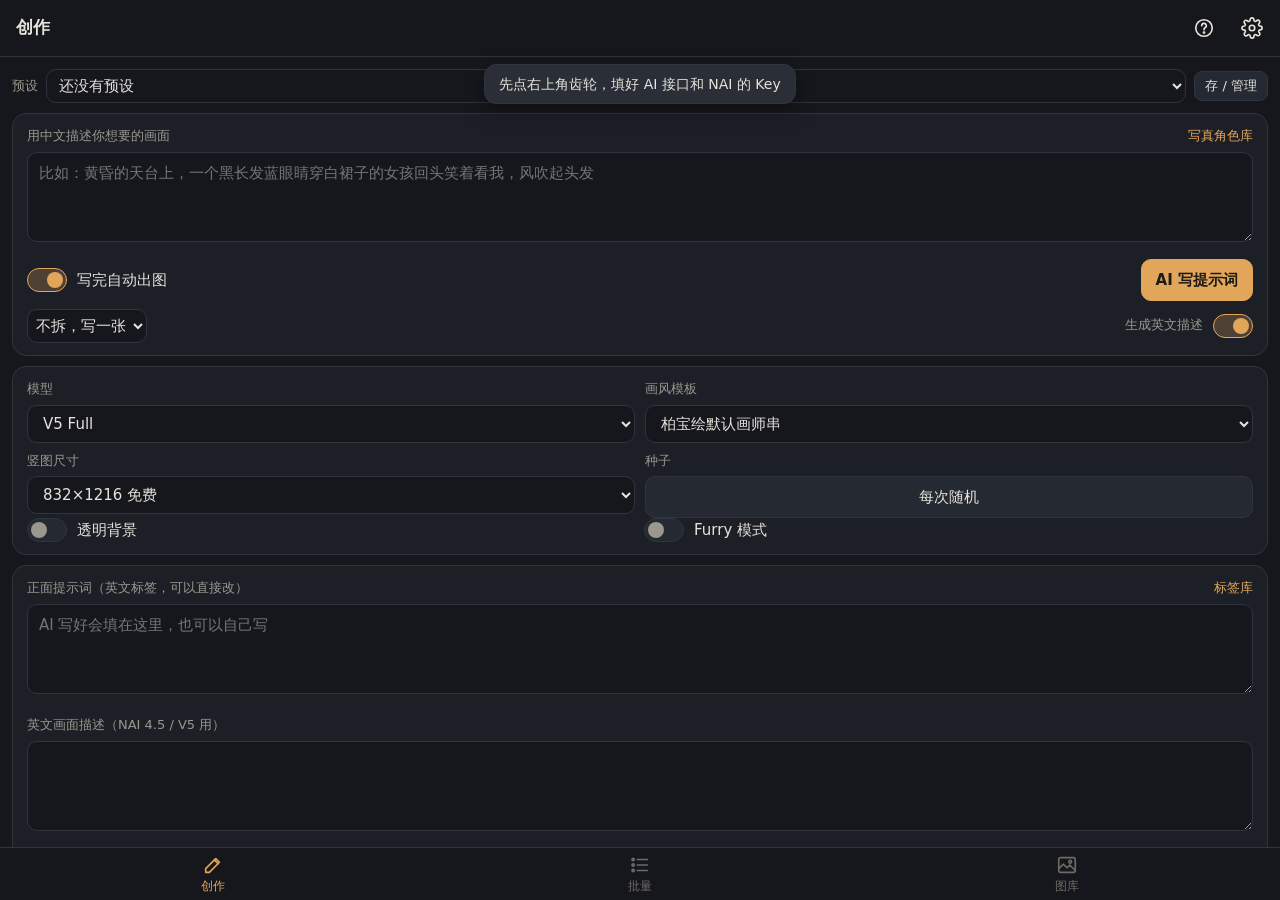
==== 自然语言生图/src/main/assets/www/首页.html @ 9879f42a "自然语言生图：导出时保留 / 清除 / 改写图片信息、分享；图库按日期筛选 Co-Authored-By: Claude Opus 5.5 (1M context) <noreply@anthropi" ====
<!DOCTYPE html>
<html lang="zh-CN">
<head>
    <meta charset="UTF-8">
    <meta name="viewport" content="width=device-width, initial-scale=1, maximum-scale=1, viewport-fit=cover">
    <meta name="color-scheme" content="dark">
    <title>自然语言生图</title>
    <link rel="stylesheet" href="样式.css">
</head>
<body>
    <div id="app">
        <header id="topbar">
            <b id="title">创作</b>
            <span id="queue-chip" class="badge acc" hidden></span>
            <button class="icon-btn" id="btn-settings" aria-label="设置">
                <svg viewBox="0 0 24 24"><circle cx="12" cy="12" r="3"/><path d="M19.4 15a1.7 1.7 0 0 0 .3 1.8l.1.1a2 2 0 1 1-2.8 2.8l-.1-.1a1.7 1.7 0 0 0-1.8-.3 1.7 1.7 0 0 0-1 1.5V21a2 2 0 1 1-4 0v-.1a1.7 1.7 0 0 0-1.1-1.5 1.7 1.7 0 0 0-1.8.3l-.1.1a2 2 0 1 1-2.8-2.8l.1-.1a1.7 1.7 0 0 0 .3-1.8 1.7 1.7 0 0 0-1.5-1H3a2 2 0 1 1 0-4h.1a1.7 1.7 0 0 0 1.5-1.1 1.7 1.7 0 0 0-.3-1.8l-.1-.1a2 2 0 1 1 2.8-2.8l.1.1a1.7 1.7 0 0 0 1.8.3H9a1.7 1.7 0 0 0 1-1.5V3a2 2 0 1 1 4 0v.1a1.7 1.7 0 0 0 1 1.5 1.7 1.7 0 0 0 1.8-.3l.1-.1a2 2 0 1 1 2.8 2.8l-.1.1a1.7 1.7 0 0 0-.3 1.8V9a1.7 1.7 0 0 0 1.5 1H21a2 2 0 1 1 0 4h-.1a1.7 1.7 0 0 0-1.5 1z"/></svg>
            </button>
        </header>

        <main id="views">
            <section id="view-create" class="view"></section>
            <section id="view-batch" class="view" hidden></section>
            <section id="view-gallery" class="view" hidden></section>
        </main>

        <nav id="tabbar">
            <button data-tab="create" class="on">
                <svg viewBox="0 0 24 24"><path d="M4 20h4L19 9l-4-4L4 16z"/><path d="M13.5 6.5l4 4"/></svg><span>创作</span>
            </button>
            <button data-tab="batch">
                <svg viewBox="0 0 24 24"><path d="M9 6h11M9 12h11M9 18h11"/><circle cx="4.5" cy="6" r="1.2"/><circle cx="4.5" cy="12" r="1.2"/><circle cx="4.5" cy="18" r="1.2"/></svg><span>批量</span>
            </button>
            <button data-tab="gallery">
                <svg viewBox="0 0 24 24"><rect x="3" y="4" width="18" height="16" rx="2"/><path d="M3 16l5-5 4 4 3-3 6 6"/><circle cx="15.5" cy="8.5" r="1.5"/></svg><span>图库</span>
            </button>
        </nav>
    </div>

    <div id="layers"></div>

    <!-- 顺序：底层能力 → 数据 → 各页面 → 启动 -->
    <script src="桥接.js"></script>
    <script src="存储.js"></script>
    <script src="参数.js"></script>
    <script src="接口.js"></script>
    <script src="写词.js"></script>
    <script src="出图.js"></script>
    <script src="计价.js"></script>
    <script src="队列.js"></script>
    <script src="图库.js"></script>
    <script src="工具.js"></script>
    <script src="说明.js"></script>
    <script src="页面-设置.js"></script>
    <script src="主题.js"></script>
    <script src="风格.js"></script>
    <script src="自定义提示词.js"></script>
    <script src="页面-创作.js"></script>
    <script src="规划.js"></script>
    <script src="页面-批量.js"></script>
    <script src="快捷栏.js"></script>
    <script src="多角色.js"></script>
    <script src="参考图.js"></script>
    <script src="角色参考.js"></script>
    <script src="页面-图库.js"></script>
    <script src="导出.js"></script>
    <script src="图库日期.js"></script>
    <script src="备份.js"></script>
    <script src="更新.js"></script>
    <script src="标签库.js"></script>
    <script src="标签说明.js"></script>
    <script src="提示词编辑.js"></script>
    <script src="通配符.js"></script>
    <script src="参数预设.js"></script>
    <script src="角色库.js"></script>
    <script src="角色生成.js"></script>
    <script src="衣柜.js"></script>
    <script src="写真.js"></script>
    <script src="图库角色.js"></script>
    <script src="图生图.js"></script>
    <script src="图像工具.js"></script>
    <script src="对话改词.js"></script>
    <script src="通知栏进度.js"></script>
    <script src="说明-内容.js"></script>
    <script src="启动.js"></script>
</body>
</html>
---- 自然语言生图/src/main/assets/www/样式.css ----
:root {
    --bg: #15171c;
    --bg2: #1c1f26;
    --bg3: #252932;
    --line: #2f343e;
    --text: #e6e3dc;
    --dim: #9a978f;
    --faint: #6d6b66;
    --accent: #e2a65b;
    --accent-ink: #1e1a14;
    --user: #24303f;
    --danger: #e0645c;
    --ok: #5fb98a;
    --accent-soft: rgba(226, 166, 91, .5);
    --accent-faint: rgba(226, 166, 91, .25);
    --deep: #101216;
    --pop: #2a2e37;
    --radius: 14px;
    --fs: 15px;
    --safe-top: env(safe-area-inset-top, 0px);
    --safe-bottom: env(safe-area-inset-bottom, 0px);
}

* { box-sizing: border-box; -webkit-tap-highlight-color: transparent; }
html, body { margin: 0; height: 100%; background: var(--bg); color: var(--text); }
body {
    font: var(--fs)/1.6 system-ui, -apple-system, "PingFang SC", "Noto Sans CJK SC", "Microsoft YaHei", sans-serif;
    overflow: hidden;
}
button, input, textarea, select { font: inherit; color: inherit; }
button { cursor: pointer; }
svg { width: 22px; height: 22px; fill: none; stroke: currentColor; stroke-width: 1.8; stroke-linecap: round; stroke-linejoin: round; }

#app { display: flex; flex-direction: column; height: 100%; padding-top: var(--safe-top); }

/* 浮层 */
.layer { position: fixed; inset: 0; z-index: 20; display: flex; }
.layer .mask { position: absolute; inset: 0; background: rgba(0, 0, 0, .55); animation: fade .15s; }
@keyframes fade { from { opacity: 0; } }
@keyframes up { from { transform: translateY(30px); opacity: 0; } }
@keyframes left { from { transform: translateX(-30px); opacity: 0; } }

.drawer {
    position: relative; width: min(84vw, 340px); height: 100%; background: var(--bg2); border-right: 1px solid var(--line);
    display: flex; flex-direction: column; padding-top: var(--safe-top); animation: left .18s;
}
.drawer-head { display: flex; align-items: center; justify-content: space-between; padding: 12px 12px 8px 16px; }
.drawer-head b { font-size: 17px; }
.chat-list { flex: 1; overflow-y: auto; padding: 0 8px calc(16px + var(--safe-bottom)); }
.chat-item { display: flex; align-items: center; gap: 4px; border-radius: 12px; padding: 8px 4px 8px 12px; }
.chat-item.on { background: var(--bg3); }
.chat-item .ci-main { flex: 1; min-width: 0; }
.chat-item .ci-title { white-space: nowrap; overflow: hidden; text-overflow: ellipsis; }
.chat-item .ci-sub { font-size: 12px; color: var(--faint); white-space: nowrap; overflow: hidden; text-overflow: ellipsis; }
.chat-item .icon-btn { width: 34px; height: 34px; color: var(--faint); }
.chat-item .icon-btn svg { width: 18px; height: 18px; }

.sheet {
    position: relative; margin-top: auto; width: 100%; max-height: 88vh; overflow-y: auto; background: var(--bg2);
    border-radius: 18px 18px 0 0; border-top: 1px solid var(--line); padding: 8px 16px calc(18px + var(--safe-bottom));
    animation: up .18s;
}
.sheet .grip { width: 38px; height: 4px; border-radius: 4px; background: var(--line); margin: 4px auto 10px; }
.sheet h3, .page h3 { margin: 4px 0 12px; font-size: 17px; }

.page {
    position: relative; width: 100%; height: 100%; background: var(--bg); display: flex; flex-direction: column;
    padding-top: var(--safe-top); animation: up .16s;
}
.page-head { display: flex; align-items: center; gap: 4px; padding: 8px; border-bottom: 1px solid var(--line); flex: none; }
.page-head b { flex: 1; font-size: 17px; }
.page-body { flex: 1; overflow-y: auto; padding: 14px 16px calc(28px + var(--safe-bottom)); }

.tabs { display: flex; gap: 6px; padding: 10px 12px 0; flex: none; overflow-x: auto; }
.tabs button {
    border: 1px solid var(--line); background: none; border-radius: 999px; padding: 5px 14px; color: var(--dim); white-space: nowrap;
}
.tabs button.on { background: var(--accent); color: var(--accent-ink); border-color: var(--accent); font-weight: 600; }

.dialog-wrap { align-items: center; justify-content: center; padding: 20px; }
.dialog {
    position: relative; width: 100%; max-width: 520px; max-height: 86vh; overflow-y: auto; background: var(--bg2);
    border: 1px solid var(--line); border-radius: 18px; padding: 18px 16px 14px; animation: up .15s;
}
.dialog h3 { margin: 0 0 12px; font-size: 17px; }
.dialog p { margin: 0 0 14px; color: var(--dim); white-space: pre-wrap; }

/* 表单 */
.field { margin: 0 0 14px; }
.field > label, .label { display: block; font-size: 13px; color: var(--dim); margin: 0 0 5px; }
.field .help { font-size: 12px; color: var(--faint); margin-top: 4px; }
input[type=text], input[type=password], input[type=number], input[type=url], textarea.ta, select {
    width: 100%; border: 1px solid var(--line); background: var(--bg); border-radius: 10px; padding: 9px 11px; outline: none;
}
textarea.ta { resize: vertical; min-height: 90px; line-height: 1.5; }
textarea.ta.big { min-height: 40vh; font-size: 14px; }
input:focus, textarea.ta:focus, select:focus { border-color: var(--accent); }
.row { display: flex; gap: 8px; align-items: center; }
.row > * { min-width: 0; }
.row .grow { flex: 1; }
.grid2 { display: grid; grid-template-columns: 1fr 1fr; gap: 10px 12px; }
.check { display: flex; align-items: center; gap: 10px; margin: 0 0 12px; }
.check input { width: 20px; height: 20px; accent-color: var(--accent); }

.btn {
    border: 1px solid var(--line); background: var(--bg3); border-radius: 10px; padding: 8px 14px; white-space: nowrap;
}
.btn.primary { background: var(--accent); color: var(--accent-ink); border-color: var(--accent); font-weight: 600; }
.btn.danger { color: var(--danger); }
.btn.small { padding: 4px 10px; font-size: 13px; border-radius: 8px; }
.btn:disabled { opacity: .5; }
.btns { display: flex; gap: 8px; justify-content: flex-end; margin-top: 14px; flex-wrap: wrap; }

.card { border: 1px solid var(--line); background: var(--bg2); border-radius: 14px; padding: 12px 14px; margin: 0 0 10px; }
.card.on { border-color: var(--accent); }
.card-title { font-weight: 600; display: flex; align-items: center; gap: 8px; }
.card-sub { font-size: 12px; color: var(--faint); margin-top: 2px; overflow-wrap: anywhere; }
.card .btns { margin-top: 10px; justify-content: flex-start; }
.badge { font-size: 11px; border: 1px solid var(--line); color: var(--dim); border-radius: 6px; padding: 0 6px; font-weight: 400; white-space: nowrap; }
.badge.acc { color: var(--accent); border-color: var(--accent-soft); }
.warn { color: #e8b35e; font-size: 12px; margin-top: 4px; }
.section-title { font-size: 13px; color: var(--faint); margin: 18px 0 8px; letter-spacing: .05em; }

.switch { position: relative; flex: none; width: 40px; height: 24px; }
.switch input { opacity: 0; width: 0; height: 0; position: absolute; }
.switch span { position: absolute; inset: 0; background: var(--bg3); border: 1px solid var(--line); border-radius: 999px; transition: .15s; }
.switch span::after { content: ''; position: absolute; top: 3px; left: 3px; width: 16px; height: 16px; border-radius: 50%; background: var(--dim); transition: .15s; }
.switch input:checked + span { background: var(--accent-faint); border-color: var(--accent); }
.switch input:checked + span::after { left: 19px; background: var(--accent); }

/* 轻提示 */
#ask-toasts { position: fixed; left: 0; right: 0; top: calc(64px + var(--safe-top)); z-index: 99; display: flex; flex-direction: column; align-items: center; gap: 6px; pointer-events: none; }
.ask-toast {
    pointer-events: auto; max-width: 88vw; background: var(--pop); border: 1px solid var(--line); border-radius: 12px; padding: 8px 14px;
    font-size: 14px; box-shadow: 0 6px 20px rgba(0,0,0,.35); animation: up .15s; white-space: pre-wrap;
}
.ask-toast b { display: block; font-size: 13px; }
.ask-toast.success { border-color: rgba(95, 185, 138, .6); }
.ask-toast.error { border-color: rgba(224, 100, 92, .7); }
.ask-toast.warning { border-color: rgba(232, 179, 94, .7); }

/* 顶栏 */
#topbar { display: flex; align-items: center; gap: 8px; padding: 8px 8px 8px 16px; border-bottom: 1px solid var(--line); flex: none; }
#title { flex: 1; font-size: 17px; }
.icon-btn { flex: none; width: 40px; height: 40px; display: grid; place-items: center; border: 0; border-radius: 12px; background: transparent; color: var(--text); }
.icon-btn:active { background: var(--bg3); }

/* 页面区 + 底部标签 */
#views { flex: 1 1 auto; overflow-y: auto; overscroll-behavior: contain; }
.view { padding: 12px 12px 24px; }
#tabbar { flex: none; display: flex; border-top: 1px solid var(--line); padding-bottom: var(--safe-bottom); background: var(--bg); }
#tabbar button { flex: 1; border: 0; background: none; color: var(--faint); display: flex; flex-direction: column; align-items: center; padding: 6px 0 4px; font-size: 12px; gap: 1px; }
#tabbar button.on { color: var(--accent); }

.empty { margin: 18vh auto 0; max-width: 300px; text-align: center; color: var(--dim); font-size: 14px; }
.empty b { display: block; color: var(--text); font-size: 18px; margin-bottom: 6px; }

/* 创作页 */
textarea.ta.small { min-height: 56px; }
.live { margin: 10px 0 0; padding: 8px 10px; border-radius: 10px; background: var(--deep); border: 1px solid var(--line); color: var(--dim);
    font-size: 12px; white-space: pre-wrap; word-break: break-word; max-height: 180px; overflow: auto; }
.seg { display: inline-flex; border: 1px solid var(--line); border-radius: 10px; overflow: hidden; }
.seg button { border: 0; background: none; padding: 7px 14px; color: var(--dim); }
.seg button.on { background: var(--accent); color: var(--accent-ink); font-weight: 600; }
.btn.danger { color: var(--danger); }
#c-status { margin-top: 8px; }
.result img { display: block; width: 100%; border-radius: 10px; }

.acts { display: flex; align-items: center; gap: 2px; margin: 6px 0 0; color: var(--dim); flex-wrap: wrap; }
.acts button { border: 0; background: none; color: inherit; height: 34px; padding: 0 8px; border-radius: 8px; display: inline-flex; align-items: center; gap: 4px; font-size: 13px; }
.acts button:active { background: var(--bg3); color: var(--text); }
.acts button.danger { color: var(--danger); }
.acts svg { width: 17px; height: 17px; }
.acts.big { justify-content: space-around; margin: 8px 0 12px; }

/* 图库 */
.g-bar { display: flex; align-items: center; gap: 8px; margin: 0 0 10px; }
.g-bar { gap: 4px; }
.g-bar .card-sub { flex: 1; margin: 0; white-space: nowrap; overflow: hidden; text-overflow: ellipsis; }
.g-bar .icon-btn { width: 34px; height: 34px; }
.g-bar .icon-btn svg { width: 20px; height: 20px; }
.g-bar .seg button { padding: 4px 11px; font-size: 13px; }
.grid { display: grid; grid-template-columns: repeat(3, 1fr); gap: 6px; }
.grid.size-s { grid-template-columns: repeat(4, 1fr); gap: 4px; }
.grid.size-l { grid-template-columns: repeat(2, 1fr); gap: 8px; }
.grid.size-full { grid-template-columns: 1fr; gap: 10px; }
.thumb { aspect-ratio: 2 / 3; border: 0; padding: 0; border-radius: 8px; overflow: hidden; background: var(--bg3); color: var(--faint);
    -webkit-touch-callout: none; user-select: none; -webkit-user-select: none; }
.thumb img { width: 100%; height: 100%; object-fit: cover; display: block; pointer-events: none; }
.grid.size-full .thumb img { object-fit: contain; }
.thumb { position: relative; }
.grid.selecting .thumb::after { content: ''; position: absolute; top: 6px; right: 6px; width: 20px; height: 20px; border-radius: 50%;
    border: 2px solid #fff; background: rgba(0, 0, 0, .35); box-shadow: 0 0 3px rgba(0, 0, 0, .6); }
.grid.selecting .thumb.picked { outline: 3px solid var(--accent); outline-offset: -3px; }
.grid.selecting .thumb.picked img { opacity: .75; }
.grid.selecting .thumb.picked::after { background: var(--accent) url("data:image/svg+xml,%3Csvg xmlns='http://www.w3.org/2000/svg' viewBox='0 0 24 24'%3E%3Cpath d='M6 12l4 4 8-9' fill='none' stroke='%231e1a14' stroke-width='3'/%3E%3C/svg%3E") center/14px no-repeat; border-color: var(--accent); }
.sel-bar { flex-wrap: wrap; row-gap: 6px; }
.sel-bar .grow { flex: 1 0 auto; white-space: nowrap; }
.g-filter { margin: 0 0 10px; }
.g-filter input[type=search] { width: 100%; border: 1px solid var(--line); background: var(--bg); border-radius: 10px; padding: 7px 11px; outline: none; }
.g-filter input[type=search]:focus { border-color: var(--accent); }
.g-chips { display: flex; gap: 6px; overflow-x: auto; padding: 8px 0 2px; scrollbar-width: none; }
.g-chips::-webkit-scrollbar { display: none; }
.g-chips button { flex: none; border: 1px solid var(--line); background: none; border-radius: 999px; padding: 3px 11px; color: var(--dim); font-size: 13px; white-space: nowrap; }
.g-chips button span { margin-left: 5px; color: var(--faint); font-size: 11px; }
.g-chips button i { font-style: normal; font-size: 10px; border: 1px solid var(--line); border-radius: 4px; padding: 0 3px; margin-right: 4px; color: var(--faint); }
.g-chips button { -webkit-touch-callout: none; user-select: none; -webkit-user-select: none; }
.g-hint { font-size: 11px; color: var(--faint); margin-top: 2px; }
.g-chips button.on { background: var(--accent); color: var(--accent-ink); border-color: var(--accent); font-weight: 600; }
.g-chips button.on span, .g-chips button.on i { color: var(--accent-ink); border-color: var(--accent-ink); }
.check.radio input { width: 20px; height: 20px; accent-color: var(--accent); flex: none; align-self: flex-start; margin-top: 3px; }

/* 大图 */
.viewer { flex: 1; min-height: 0; display: flex; flex-direction: column; padding-bottom: var(--safe-bottom); }
.v-stage { position: relative; flex: 1; min-height: 0; overflow: hidden; background: #000; touch-action: none;
    -webkit-touch-callout: none; user-select: none; -webkit-user-select: none; }
.v-stage img { position: absolute; left: 0; top: 0; width: 100%; height: 100%; object-fit: contain; transform-origin: 0 0; pointer-events: none; }
.v-tip { text-align: center; font-size: 12px; color: var(--faint); padding: 6px 0 0; }
.viewer .acts.big { margin: 4px 0 8px; flex-wrap: nowrap; }
.viewer .acts button { flex-direction: column; height: auto; padding: 4px 6px; gap: 2px; font-size: 12px; }
.viewer .acts svg { width: 20px; height: 20px; }
.page.bare .page-head, .page.bare .acts, .page.bare .v-tip { display: none; }
.menu-item { display: flex; align-items: center; gap: 12px; width: 100%; border: 0; background: none; padding: 12px 6px; border-radius: 10px; text-align: left; font-size: 16px; }
.menu-item:active { background: var(--bg3); }
.menu-item.danger { color: var(--danger); }
.label.row .btn.small { padding: 1px 8px; font-size: 12px; }
pre.recipe { margin: 0 0 12px; padding: 8px 10px; border-radius: 10px; background: var(--bg2); border: 1px solid var(--line);
    white-space: pre-wrap; word-break: break-word; font-size: 13px; user-select: text; -webkit-user-select: text; }

.pick { padding: 10px 12px; border-radius: 10px; cursor: pointer; word-break: break-all; }
.pick.on { background: var(--bg3); color: var(--accent); }
.check .help { font-size: 12px; color: var(--faint); }
.help a { color: var(--accent); margin-left: 6px; }

/* 快捷栏、Anlas、画风模板（快捷栏.js / 风格.js） */
.quickbar .grid2 { gap: 8px 10px; }
.quickbar .field { margin: 0; }
.quickbar select, .quickbar .btn { padding-top: 8px; padding-bottom: 8px; }
#anlas-chip { background: none; padding: 2px 8px; font-size: 12px; }
#anlas-chip.low { color: var(--danger); border-color: rgba(224, 100, 92, .5); }
.style-card.on { border-color: var(--accent-soft); }

/* 多角色、画风参考图（多角色.js、参考图.js） */
.char-item, .vibe-item { border-top: 1px solid var(--line); margin-top: 10px; padding-top: 10px; }
.char-item .field { margin: 8px 0 6px; }
.vibe-thumb { width: 56px; height: 56px; flex: none; border-radius: 8px; object-fit: cover; background: var(--bg3); }
.vibe-item input[type=text] { padding: 6px 8px; }
.vibe-slider { display: flex; align-items: center; gap: 8px; margin: 6px 0; font-size: 13px; color: var(--dim); }
.vibe-slider span { width: 5em; flex: none; }
.vibe-slider input { flex: 1; min-width: 0; accent-color: var(--accent); }
.vibe-slider b { width: 2.6em; text-align: right; font-weight: 400; color: var(--text); }
.up-bar { height: 6px; border-radius: 3px; background: var(--line); overflow: hidden; margin: 8px 0 4px; }
.up-bar > div { height: 100%; width: 0; background: var(--accent); transition: width .3s; }

/* 新手提示 + 功能说明（说明.js） */
.badge.anlas { color: #f0c46a; border-color: rgba(240, 196, 106, .55); background: rgba(240, 196, 106, .1); }
.guide-on { outline: 2px solid var(--accent); outline-offset: 2px; border-radius: 10px; }
.guide-bubble {
    position: fixed; z-index: 90; background: #2c3039; border: 1px solid var(--accent); border-radius: 12px; padding: 10px 12px 6px;
    font-size: 14px; line-height: 1.5; box-shadow: 0 8px 24px rgba(0, 0, 0, .45); animation: fade .15s;
}
.guide-arrow { position: absolute; top: -8px; width: 14px; height: 14px; background: #2c3039; border-left: 1px solid var(--accent); border-top: 1px solid var(--accent); transform: rotate(45deg); }
.guide-bubble.above .guide-arrow { top: auto; bottom: -8px; transform: rotate(225deg); }
.guide-text { position: relative; }
.guide-btns { display: flex; justify-content: flex-end; gap: 2px; margin-top: 4px; }
.guide-btns button { border: 0; background: none; color: var(--dim); font-size: 13px; padding: 4px 8px; border-radius: 8px; }
.guide-btns button.on { color: var(--accent); font-weight: 600; }
.help-group { margin: 18px 0 6px; font-size: 15px; color: var(--accent); }
.help-item { border: 1px solid var(--line); background: var(--bg2); border-radius: 12px; padding: 10px 12px; margin: 0 0 8px; }
.help-item.flash { border-color: var(--accent); }
.help-text { color: var(--dim); font-size: 14px; margin-top: 2px; }
.help-anlas { margin-top: 4px; color: #d9b469; font-size: 13px; }
.help-link { display: inline-grid; place-items: center; width: 18px; height: 18px; border-radius: 50%; border: 1px solid var(--line); color: var(--dim); font-size: 12px; text-decoration: none; margin-left: 4px; vertical-align: middle; }
/* 图库：收藏、相册、排序、文件名规则 */
.g-views { display: flex; align-items: center; gap: 8px; margin: 0 0 8px; }
.g-views .g-chips { flex: 1; min-width: 0; padding: 0; }
.g-date { flex: none; display: inline-flex; align-items: center; gap: 3px; max-width: 34%; border: 1px solid var(--line); background: var(--bg); border-radius: 10px; padding: 4px 8px; font-size: 13px; color: var(--dim); }
.g-date span { overflow: hidden; text-overflow: ellipsis; white-space: nowrap; }
.g-date svg { width: 15px; height: 15px; flex: none; fill: none; stroke: currentColor; stroke-width: 1.8; }
.g-date.on { background: var(--accent); color: var(--accent-ink); border-color: var(--accent); font-weight: 600; }
.menu-item .g-date-n { margin-left: auto; color: var(--faint); font-size: 12px; }
.menu-item.on { color: var(--accent); font-weight: 600; }
.g-views select { flex: none; max-width: 31%; border: 1px solid var(--line); background: var(--bg); border-radius: 10px; padding: 4px 8px; font-size: 13px; color: var(--dim); }
.g-chips button.add { border-style: dashed; color: var(--faint); }
.fav-mark { position: absolute; left: 5px; bottom: 3px; color: #ffd257; font-size: 15px; line-height: 1; text-shadow: 0 0 3px rgba(0, 0, 0, .8); pointer-events: none; }
.icon-btn.v-fav svg { width: 22px; height: 22px; }
.icon-btn.v-fav.on { color: #ffd257; }
.icon-btn.v-fav.on svg { fill: currentColor; }
.g-tokens { display: flex; flex-wrap: wrap; gap: 6px; margin-top: 8px; }
.g-tokens .btn.small { padding: 2px 8px; font-size: 12px; }
#g-rule-eg { word-break: break-all; }
#g-count-reset { margin-left: 10px; }

/* 主题设置 */
.theme-list { display: grid; grid-template-columns: repeat(auto-fill, minmax(96px, 1fr)); gap: 8px; margin-bottom: 14px; }
.theme-card { border: 1px solid var(--line); border-radius: 12px; padding: 8px; text-align: left; background: none; }
.theme-card.on { border-color: var(--accent); box-shadow: 0 0 0 1px var(--accent) inset; }
.theme-card .sw { display: flex; height: 28px; border-radius: 7px; overflow: hidden; margin-bottom: 6px; border: 1px solid rgba(128, 128, 128, .3); }
.theme-card .sw i { flex: 1; }
.theme-card b { font-size: 13px; font-weight: 500; }
.color-row { display: flex; align-items: center; gap: 10px; margin-bottom: 10px; }
.color-row label { flex: 1; }
.color-row input[type=color] { width: 46px; height: 32px; border: 1px solid var(--line); border-radius: 8px; background: none; padding: 2px; }

/* 多角色：摆位置的小画布、互动（多角色.js） */
.pos-wrap { display: flex; justify-content: center; margin: 4px 0 6px; }
.pos-pad { position: relative; height: 240px; max-width: 100%; background: var(--bg3); border: 1px solid var(--line); border-radius: 10px; touch-action: none; }
.pos-pad.grid5 { background-image: linear-gradient(var(--line) 1px, transparent 1px), linear-gradient(90deg, var(--line) 1px, transparent 1px); background-size: 20% 20%; }
.pos-dot { position: absolute; width: 34px; height: 34px; margin: -17px 0 0 -17px; border-radius: 50%; background: var(--accent); color: #1e1a14; font-weight: 600; display: grid; place-items: center; touch-action: none; cursor: grab; box-shadow: 0 2px 6px rgba(0, 0, 0, .4); }
.pos-dot.off { opacity: .4; }
.pos-dot.drag { transform: scale(1.15); }
.act-item { border-top: 1px dashed var(--line); padding-top: 8px; margin-top: 8px; }
.act-item .row { gap: 6px; margin-bottom: 6px; }
.act-item select { width: auto; flex: 1; min-width: 0; padding: 6px 4px; }
.act-item input[type=text] { padding: 6px 8px; min-width: 0; }

/* 图库：人物标签那一排 + 全部列表 */
.g-chiprow { display: flex; align-items: center; gap: 6px; }
.g-chiprow .g-chips { flex: 1; min-width: 0; }
.g-chiprow > .btn.small { flex: none; margin-top: 6px; padding: 3px 9px; }
.g-chips.wrap { flex-wrap: wrap; overflow: visible; padding-top: 4px; }
.g-cp-q { width: 100%; border: 1px solid var(--line); background: var(--bg); border-radius: 10px; padding: 7px 11px; outline: none; margin-bottom: 4px; }
.g-cp-q:focus { border-color: var(--accent); }
.g-cp-body { max-height: 55vh; overflow-y: auto; }
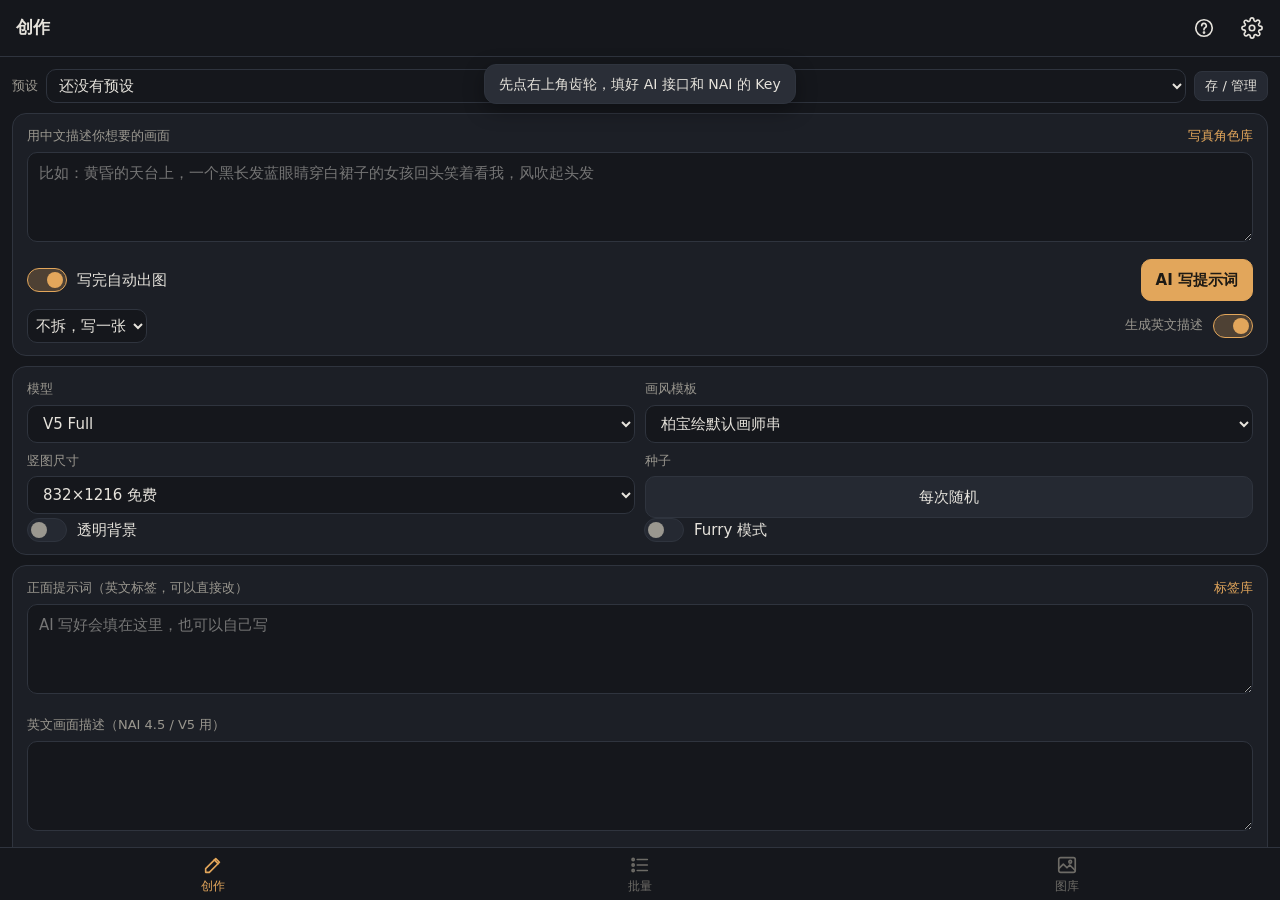
==== commit dfecbfad: "自然语言生图：自动打码（手机上认敏感部位，马赛克/模糊/黑条/白光，另存一张；出图后可自动打码） Co-Authored-By: Claude Opus 5.5 (1M context) <norep" ====
--- a/自然语言生图/src/main/assets/www/首页.html
+++ b/自然语言生图/src/main/assets/www/首页.html
@@ -80,6 +80,7 @@
     <script src="图像工具.js"></script>
     <script src="对话改词.js"></script>
     <script src="通知栏进度.js"></script>
+    <script src="打码.js"></script>
     <script src="说明-内容.js"></script>
     <script src="启动.js"></script>
 </body>
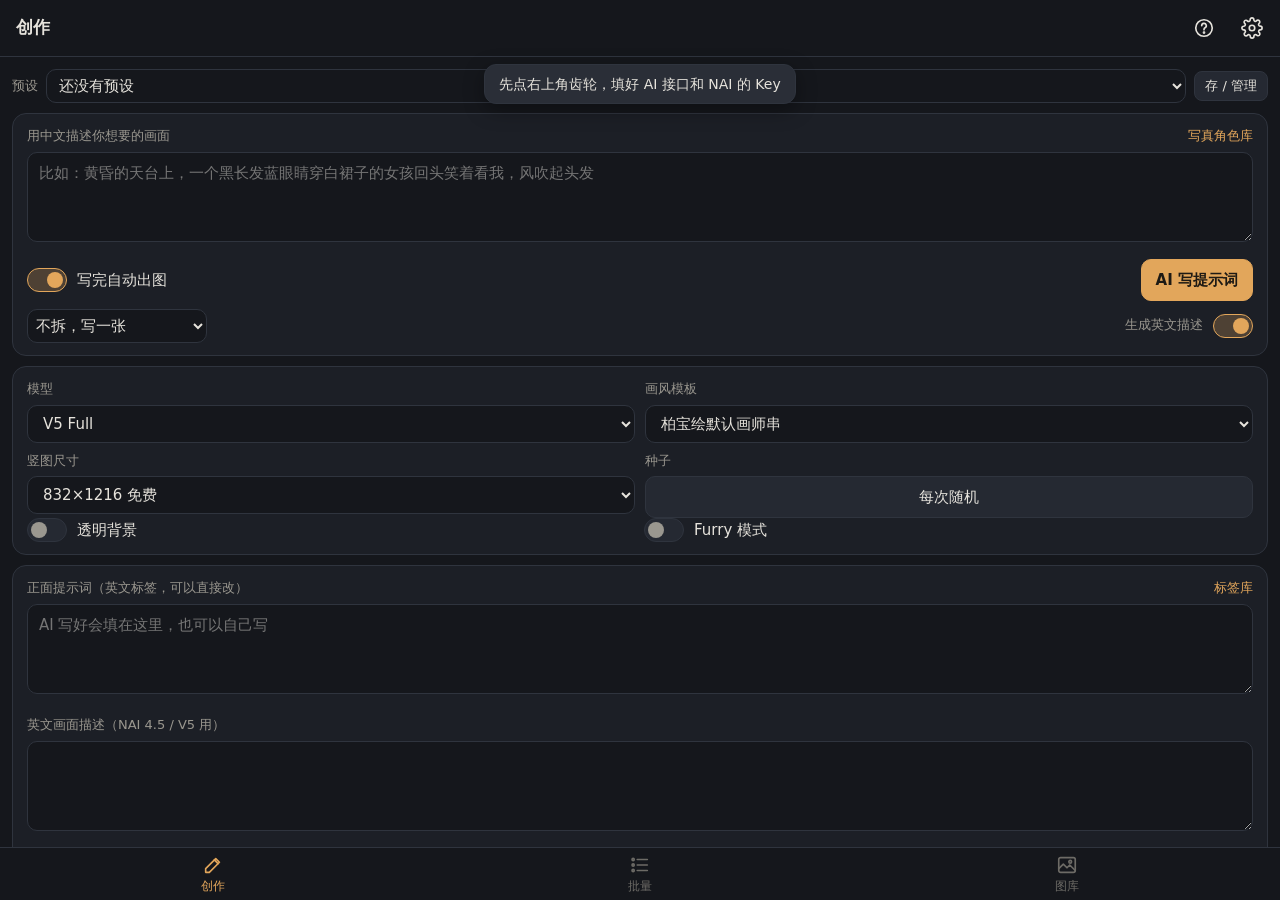
==== commit 69b98330: "自然语言生图：漫画模式（一页多格 / 分镜一格一张） - 「拆成多张」下拉里加「画成漫画（一页多格）」「分镜：一格一张」 - 漫画：每页人数+版式进主正面，分镜框当多角色提示词发；可选格数、页数、版式" ====
--- a/自然语言生图/src/main/assets/www/首页.html
+++ b/自然语言生图/src/main/assets/www/首页.html
@@ -56,6 +56,7 @@
     <script src="自定义提示词.js"></script>
     <script src="页面-创作.js"></script>
     <script src="规划.js"></script>
+    <script src="漫画.js"></script>
     <script src="页面-批量.js"></script>
     <script src="快捷栏.js"></script>
     <script src="多角色.js"></script>
@@ -80,7 +81,6 @@
     <script src="图像工具.js"></script>
     <script src="对话改词.js"></script>
     <script src="通知栏进度.js"></script>
-    <script src="打码.js"></script>
     <script src="说明-内容.js"></script>
     <script src="启动.js"></script>
 </body>
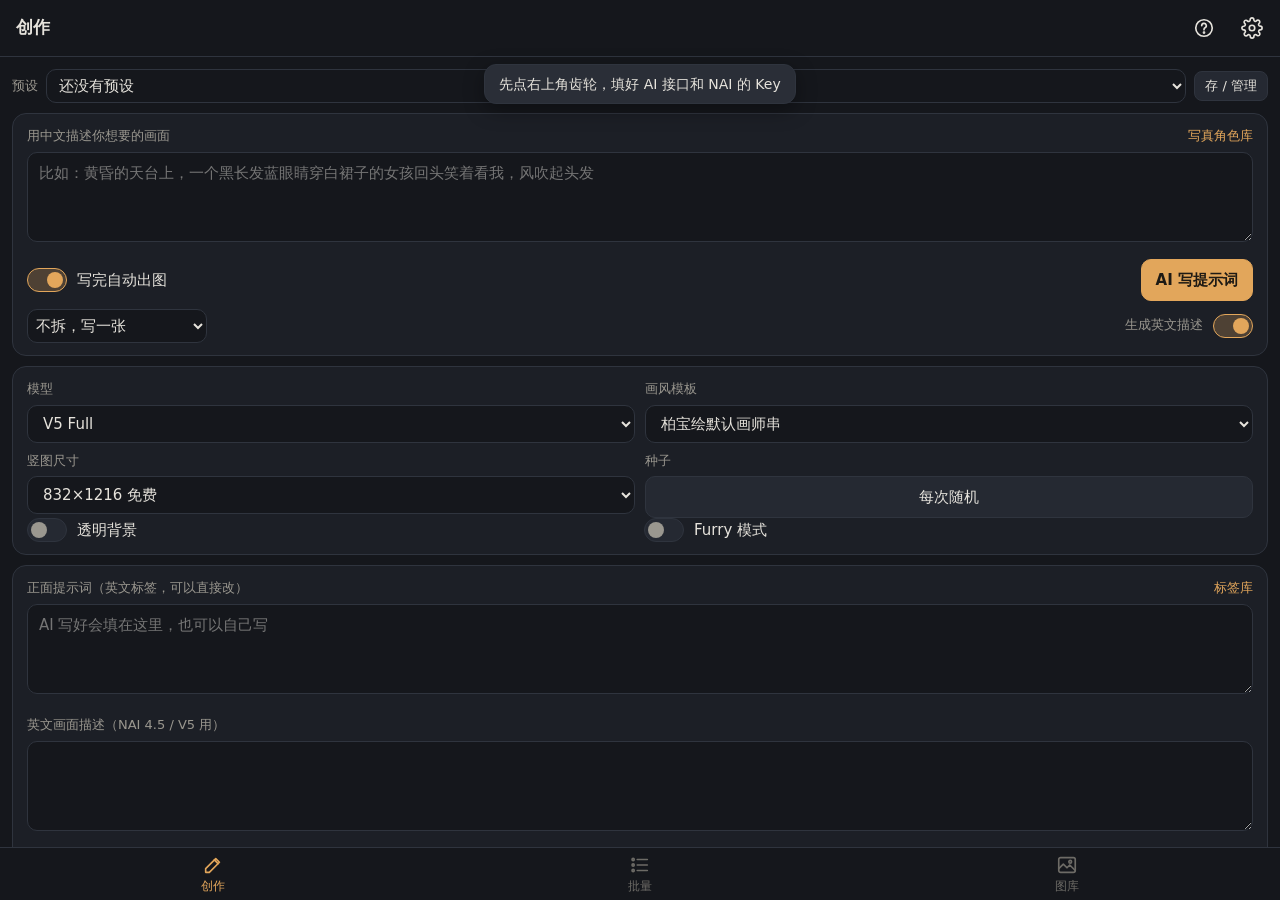
==== commit 3ccb1ab3: "自然语言生图：自动打码（手机上认敏感部位，马赛克/模糊/黑条/白光，另存一张；出图后可自动打码） (#48) Claude-Session: https://claude.ai/code/sessio" ====
--- a/自然语言生图/src/main/assets/www/首页.html
+++ b/自然语言生图/src/main/assets/www/首页.html
@@ -81,6 +81,7 @@
     <script src="图像工具.js"></script>
     <script src="对话改词.js"></script>
     <script src="通知栏进度.js"></script>
+    <script src="打码.js"></script>
     <script src="说明-内容.js"></script>
     <script src="启动.js"></script>
 </body>
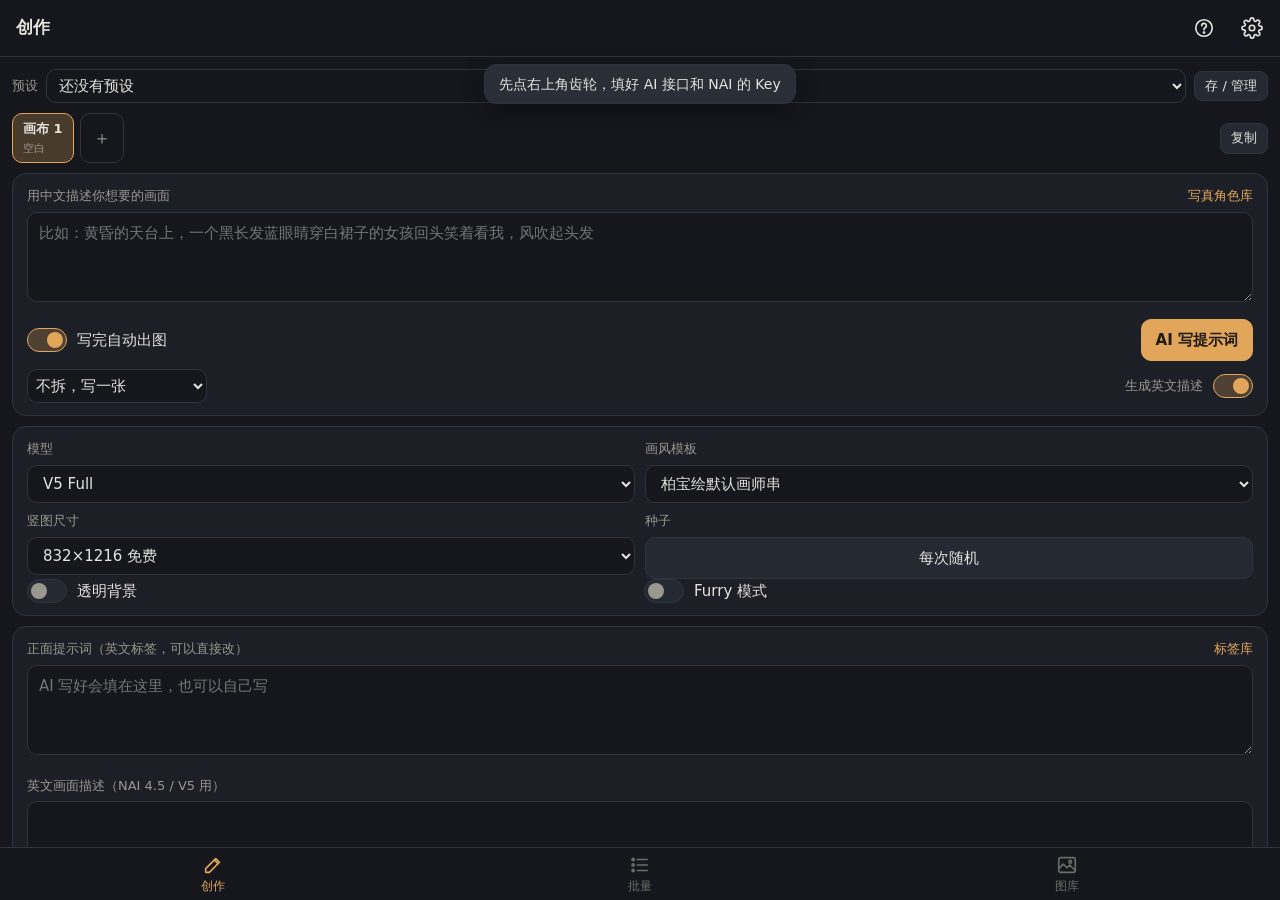
==== commit a76f19eb: "自然语言生图：多画布（多套提示词和参数来回切、复制）、提示词 token 实时读数 Co-Authored-By: Claude Opus 5.5 (1M context) <noreply@anth" ====
--- a/自然语言生图/src/main/assets/www/首页.html
+++ b/自然语言生图/src/main/assets/www/首页.html
@@ -72,6 +72,8 @@
     <script src="提示词编辑.js"></script>
     <script src="通配符.js"></script>
     <script src="参数预设.js"></script>
+    <script src="多画布.js"></script>
+    <script src="token读数.js"></script>
     <script src="角色库.js"></script>
     <script src="角色生成.js"></script>
     <script src="衣柜.js"></script>
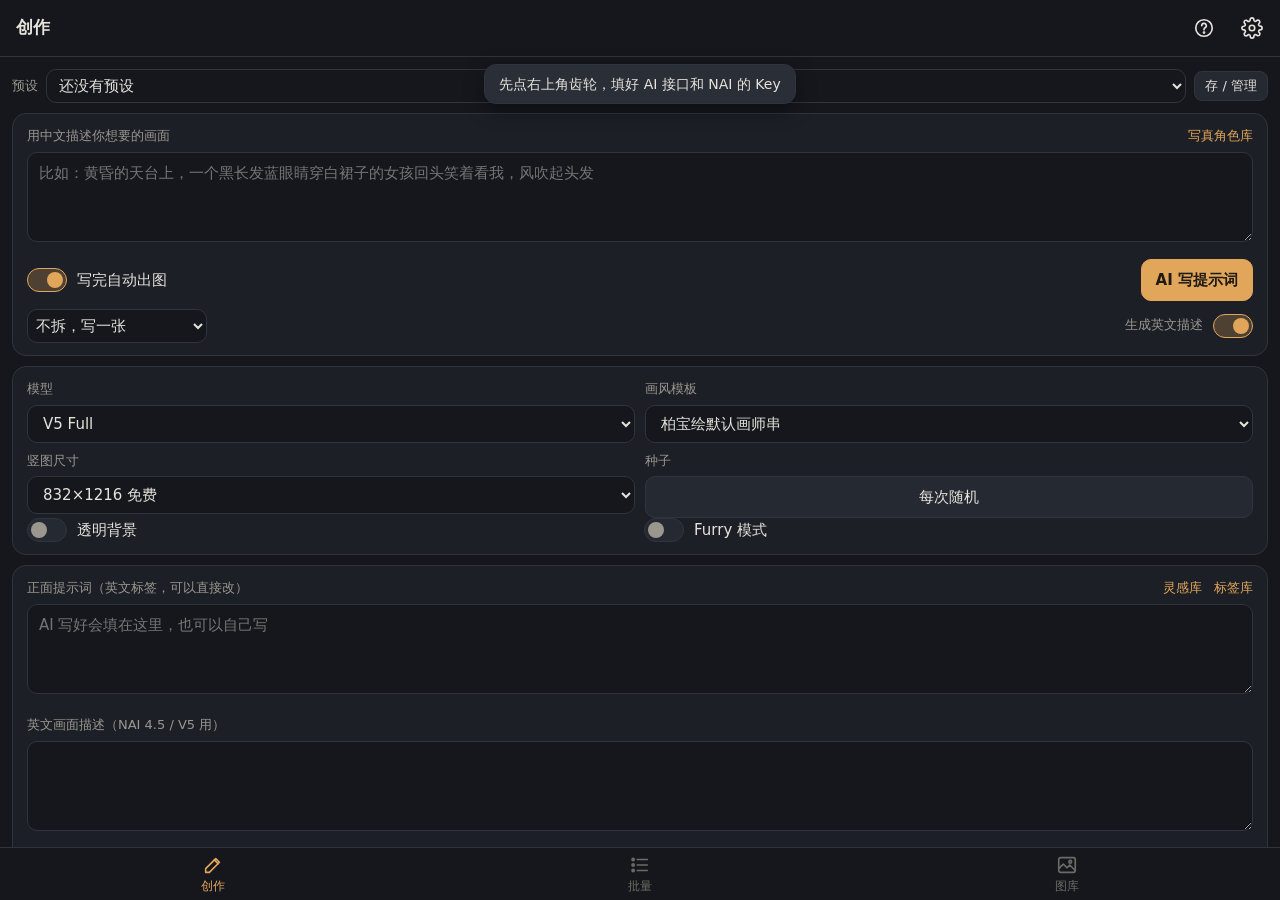
==== commit 98e2672d: "自然语言生图：灵感库（提示词片段 + 预览图）、独立的 Vibe 库管理页 Co-Authored-By: Claude Opus 5.5 (1M context) <noreply@anthropi" ====
--- a/自然语言生图/src/main/assets/www/首页.html
+++ b/自然语言生图/src/main/assets/www/首页.html
@@ -72,8 +72,6 @@
     <script src="提示词编辑.js"></script>
     <script src="通配符.js"></script>
     <script src="参数预设.js"></script>
-    <script src="多画布.js"></script>
-    <script src="token读数.js"></script>
     <script src="角色库.js"></script>
     <script src="角色生成.js"></script>
     <script src="衣柜.js"></script>
@@ -84,6 +82,8 @@
     <script src="对话改词.js"></script>
     <script src="通知栏进度.js"></script>
     <script src="打码.js"></script>
+    <script src="灵感库.js"></script>
+    <script src="Vibe库.js"></script>
     <script src="说明-内容.js"></script>
     <script src="启动.js"></script>
 </body>
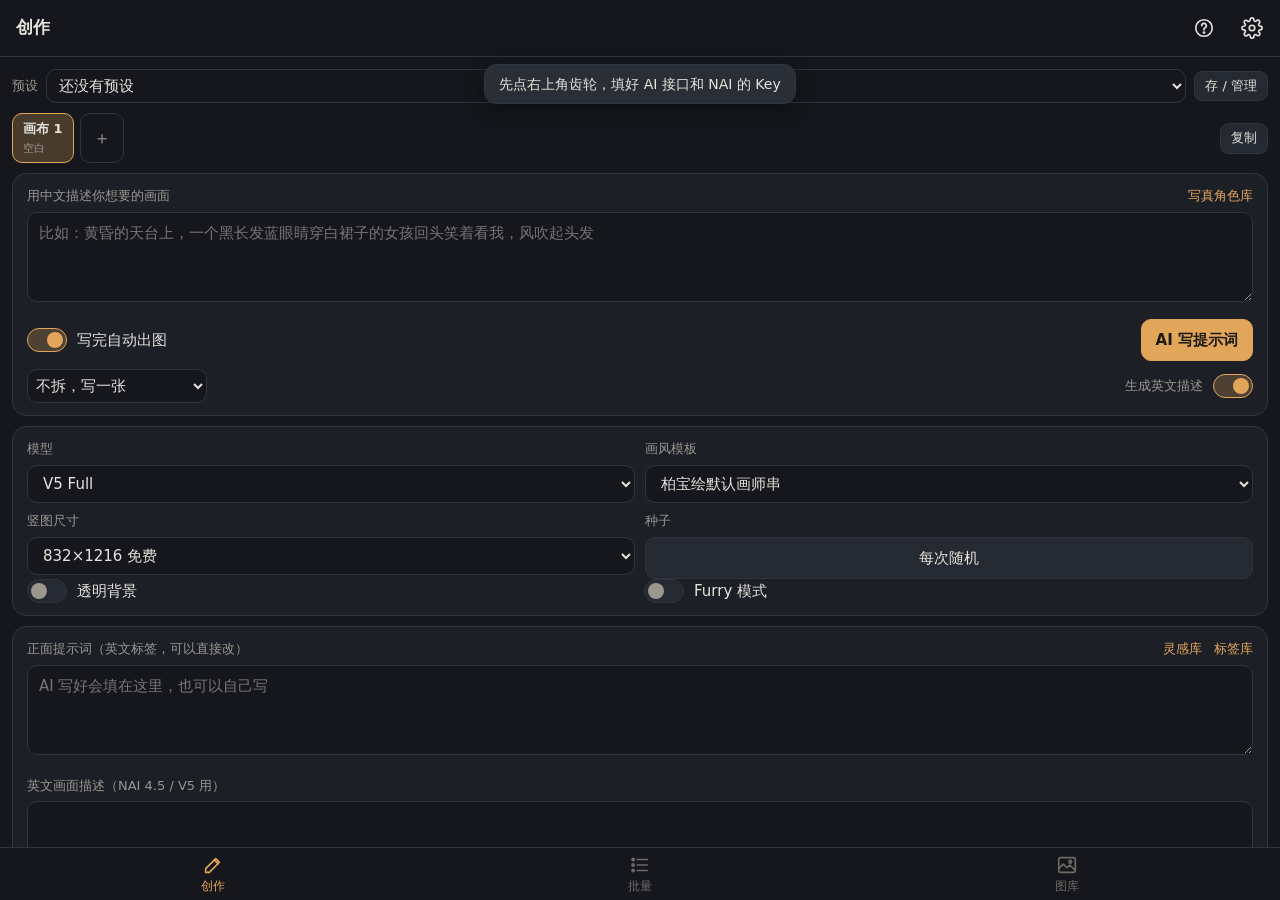
==== commit b38b6f60: "自然语言生图：多画布、提示词 token 实时读数 (#50) Claude-Session: https://claude.ai/code/session_0177LHn3Ea68tcAiVfJm6" ====
--- a/自然语言生图/src/main/assets/www/首页.html
+++ b/自然语言生图/src/main/assets/www/首页.html
@@ -72,6 +72,8 @@
     <script src="提示词编辑.js"></script>
     <script src="通配符.js"></script>
     <script src="参数预设.js"></script>
+    <script src="多画布.js"></script>
+    <script src="token读数.js"></script>
     <script src="角色库.js"></script>
     <script src="角色生成.js"></script>
     <script src="衣柜.js"></script>
